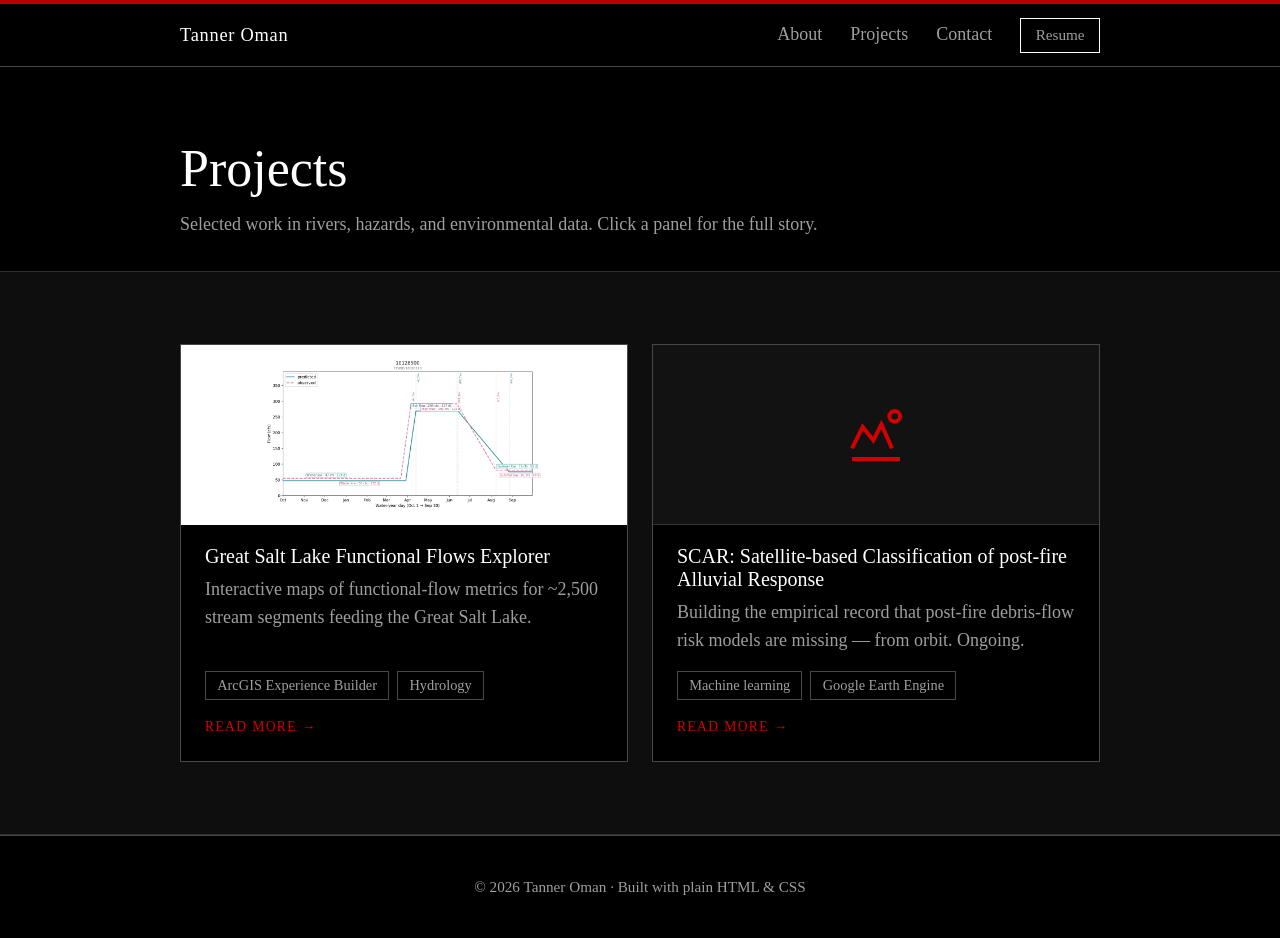
==== projects.html @ bcd8c3c3 "pages changes" ====
<!DOCTYPE html>
<html lang="en">
<head>
  <meta charset="UTF-8">
  <meta name="viewport" content="width=device-width, initial-scale=1.0">
  <title>Projects — Tanner Oman</title>
  <meta name="description" content="Projects by Tanner Oman: Great Salt Lake functional flows, satellite-based post-fire debris-flow detection, and more.">
  <link rel="stylesheet" href="style.css">
</head>
<body>

  <header class="site-header">
    <nav class="nav container">
      <a class="nav-brand" href="index.html">Tanner Oman</a>
      <button class="nav-toggle" aria-label="Toggle menu" aria-expanded="false">
        <span></span><span></span><span></span>
      </button>
      <ul class="nav-links">
        <li><a href="index.html#about">About</a></li>
        <li><a href="projects.html">Projects</a></li>
        <li><a href="index.html#contact">Contact</a></li>
        <li><a class="btn btn-small" href="assets/resume.pdf" target="_blank" rel="noopener">Resume</a></li>
      </ul>
    </nav>
  </header>

  <main>

    <section class="section page-head">
      <div class="container">
        <h1>Projects</h1>
        <p class="page-lead">Selected work in rivers, hazards, and environmental data. Click a panel for the full story.</p>
      </div>
    </section>

    <section class="section section-alt">
      <div class="container">
        <div class="panel-grid">

          <a class="panel" href="gsl-flows.html">
            <div class="panel-media panel-media--plate">
              <img src="assets/img/hydrograph_10128500.png" loading="lazy"
                   alt="Hydrograph schematic comparing predicted and observed functional flow metrics">
            </div>
            <div class="panel-body">
              <h3>Great Salt Lake Functional Flows Explorer</h3>
              <p>Interactive maps of functional-flow metrics for ~2,500 stream segments feeding the Great Salt Lake.</p>
              <ul class="tag-list">
                <li>ArcGIS Experience Builder</li>
                <li>Hydrology</li>
              </ul>
              <span class="panel-cta">Read more →</span>
            </div>
          </a>

          <a class="panel" href="scar.html">
            <div class="panel-media panel-media--icon" aria-hidden="true">
              <svg viewBox="0 0 24 24" fill="none" stroke="currentColor" stroke-width="1.5">
                <path d="M3 17l4-8 4 5 3-6 4 9"/>
                <path d="M3 21h18"/>
                <circle cx="19" cy="5" r="2"/>
              </svg>
            </div>
            <div class="panel-body">
              <h3>SCAR: Satellite-based Classification of post-fire Alluvial Response</h3>
              <p>Building the empirical record that post-fire debris-flow risk models are missing — from orbit. Ongoing.</p>
              <ul class="tag-list">
                <li>Machine learning</li>
                <li>Google Earth Engine</li>
              </ul>
              <span class="panel-cta">Read more →</span>
            </div>
          </a>

        </div>
      </div>
    </section>

  </main>

  <footer class="site-footer">
    <div class="container">
      <p>© <span id="year"></span> Tanner Oman · Built with plain HTML &amp; CSS</p>
    </div>
  </footer>

  <script src="main.js"></script>
</body>
</html>
---- style.css ----
/* ============================================================
   Tanner Oman — personal site
   Theme inspired by rayonvert.international:
   black ground, default serif type, blood-red accent (#B90000),
   zero border-radius, 1px borders, no shadows.
   ============================================================ */

:root {
  color-scheme: dark;
  --red: #B90000;
  --red-bright: #D30000;
  --text: #FFFFFF;
  --text-muted: rgba(255, 255, 255, 0.62);
  --bg: #000000;
  --bg-alt: #0E0E0E;
  --bg-panel: #121212;
  --border: rgba(255, 255, 255, 0.28);
  --border-faint: rgba(255, 255, 255, 0.14);
  --font: "Times New Roman", Times, Georgia, serif;
}

* { box-sizing: border-box; }

html { scroll-behavior: smooth; }

body {
  margin: 0;
  font-family: var(--font);
  font-size: 1.125rem;
  color: var(--text);
  background: var(--bg);
  line-height: 1.55;
}

::selection { background: var(--red); color: #fff; }

.container {
  max-width: 960px;
  margin: 0 auto;
  padding: 0 1.25rem;
}

h1, h2, h3 {
  font-weight: 400;      /* serif headings at normal weight, per the reference */
  line-height: 1.15;
}

h2 {
  font-size: 2rem;
  margin: 0 0 1.75rem;
  padding-bottom: 0.4rem;
  border-bottom: 1px solid var(--red);
  display: inline-block;
}

a { color: var(--text); }

a:hover { color: var(--red-bright); }

/* ---------- header / nav ---------- */

.site-header {
  position: sticky;
  top: 0;
  z-index: 10;
  background: var(--bg);
  border-top: 4px solid var(--red);
  border-bottom: 1px solid var(--border);
}

.nav {
  display: flex;
  align-items: center;
  justify-content: space-between;
  padding-top: 0.85rem;
  padding-bottom: 0.85rem;
}

.nav-brand {
  font-size: 1.15rem;
  letter-spacing: 0.04em;
  text-decoration: none;
  color: var(--text);
}

.nav-links {
  display: flex;
  align-items: center;
  gap: 1.75rem;
  list-style: none;
  margin: 0;
  padding: 0;
}

.nav-links a {
  text-decoration: none;
  color: var(--text-muted);
}

.nav-links a:hover { color: var(--red-bright); }

.nav-toggle {
  display: none;
  flex-direction: column;
  gap: 5px;
  background: none;
  border: none;
  cursor: pointer;
  padding: 6px;
}

.nav-toggle span {
  width: 22px;
  height: 1px;
  background: var(--text);
}

/* ---------- hero ---------- */

.hero {
  padding: 6rem 0;
  border-bottom: 1px solid var(--border-faint);
}

.hero-kicker {
  color: var(--red-bright);
  letter-spacing: 0.16em;
  text-transform: uppercase;
  font-size: 0.85rem;
  margin: 0 0 1rem;
}

.hero .container { perspective: 900px; }

.hero h1 {
  display: inline-block;
  font-size: clamp(2.75rem, 7vw, 4.25rem);
  margin: 0 0 1rem;
  animation: name-spin 8s linear infinite;
}

@keyframes name-spin {
  from { transform: rotateY(0deg); }
  to   { transform: rotateY(360deg); }
}

@media (prefers-reduced-motion: reduce) {
  .hero h1 { animation: none; }
}

.hero-links {
  display: flex;
  gap: 1.75rem;
  margin: 0 0 1.75rem;
}

.hero-links a {
  color: var(--text-muted);
  text-decoration: none;
  text-transform: uppercase;
  letter-spacing: 0.14em;
  font-size: 0.9rem;
  border-bottom: 1px solid var(--border);
  padding-bottom: 2px;
}

.hero-links a:hover {
  color: var(--red-bright);
  border-color: var(--red-bright);
}

.hero-lead {
  max-width: 40rem;
  font-size: 1.25rem;
  color: var(--text-muted);
  margin: 0 0 2.5rem;
}

.hero-actions { display: flex; gap: 0.75rem; flex-wrap: wrap; }

/* ---------- buttons ---------- */

.btn {
  display: inline-block;
  padding: 0.6rem 1.5rem;
  border-radius: 0;
  text-decoration: none;
  border: 1px solid var(--text);
  transition: background 0.15s, color 0.15s, border-color 0.15s;
}

.btn-primary {
  background: var(--text);
  color: #000;
}

.btn-primary:hover {
  background: var(--red);
  border-color: var(--red);
  color: #fff;
}

.btn-ghost {
  background: transparent;
  color: var(--text);
}

.btn-ghost:hover {
  background: var(--text);
  color: #000;
}

.btn-small { padding: 0.3rem 0.9rem; font-size: 0.95rem; }

/* ---------- sections ---------- */

.section { padding: 4.5rem 0; }

.section-alt {
  background: var(--bg-alt);
  border-top: 1px solid var(--border-faint);
  border-bottom: 1px solid var(--border-faint);
}

/* ---------- about ---------- */

.about-grid {
  display: grid;
  grid-template-columns: 3fr 2fr;
  gap: 2.5rem;
}

.about-text p:first-child { margin-top: 0; }

.about-skills h3 { margin-top: 0; }

.tag-list {
  display: flex;
  flex-wrap: wrap;
  gap: 0.5rem;
  list-style: none;
  margin: 0.75rem 0 0;
  padding: 0;
}

.tag-list li {
  border: 1px solid var(--border);
  border-radius: 0;
  color: var(--text-muted);
  padding: 0.15rem 0.7rem;
  font-size: 0.9rem;
}

/* ---------- projects ---------- */

.project {
  display: grid;
  grid-template-columns: 180px 1fr;
  gap: 0;
  background: var(--bg);
  border: 1px solid var(--border);
  border-radius: 0;
  overflow: hidden;
  margin-bottom: 2rem;
}

.project-banner {
  display: flex;
  align-items: center;
  justify-content: center;
  background: var(--bg-panel);
  border-right: 1px solid var(--border-faint);
  color: var(--red-bright);
}

.project-banner svg { width: 64px; height: 64px; }

/* image-banner variant: full-width figure plate above the text */
.project--imaged { grid-template-columns: 1fr; }

.project--imaged .project-banner {
  background: #fff;
  border-right: none;
  border-bottom: 1px solid var(--border-faint);
  padding: 1.25rem;
}

.project--imaged .project-banner img {
  display: block;
  width: 100%;
  max-height: 280px;
  object-fit: contain;
}

.project-body { padding: 1.75rem 2rem; }

.project-body h3 { margin: 0 0 0.25rem; font-size: 1.5rem; }

.project-meta {
  color: var(--text-muted);
  font-size: 0.95rem;
  margin: 0 0 0.75rem;
}

.project-links { margin-top: 1.25rem; }

.project-note {
  color: var(--text-muted);
  font-style: italic;
  font-size: 0.95rem;
}

/* ---------- contact ---------- */

.contact { text-align: center; }

.contact p { max-width: 34rem; margin: 0 auto 1.75rem; color: var(--text-muted); }

.contact-actions {
  display: flex;
  gap: 0.75rem;
  justify-content: center;
  flex-wrap: wrap;
}

/* ---------- footer ---------- */

.site-footer {
  border-top: 1px solid var(--border);
  padding: 1.5rem 0;
  text-align: center;
  color: var(--text-muted);
  font-size: 0.95rem;
}

/* ---------- projects page: panel grid ---------- */

.page-head { padding-bottom: 2rem; }

.page-head h1 {
  font-size: clamp(2.25rem, 5vw, 3.25rem);
  margin: 0 0 0.75rem;
}

.page-lead { color: var(--text-muted); max-width: 40rem; margin: 0; }

.panel-grid {
  display: grid;
  grid-template-columns: 1fr 1fr;
  gap: 1.5rem;
}

.panel {
  display: flex;
  flex-direction: column;
  background: var(--bg);
  border: 1px solid var(--border);
  text-decoration: none;
  color: var(--text);
  transition: border-color 0.15s;
}

.panel:hover { border-color: var(--red-bright); color: var(--text); }

.panel-media {
  display: flex;
  align-items: center;
  justify-content: center;
  height: 180px;
  border-bottom: 1px solid var(--border-faint);
}

.panel-media--plate { background: #fff; padding: 0.75rem; }

.panel-media--plate img {
  width: 100%;
  height: 100%;
  object-fit: contain;
}

.panel-media--icon { background: var(--bg-panel); color: var(--red-bright); }

.panel-media--icon svg { width: 64px; height: 64px; }

.panel-body { padding: 1.25rem 1.5rem 1.5rem; display: flex; flex-direction: column; flex: 1; }

.panel-body h3 { margin: 0 0 0.5rem; font-size: 1.25rem; }

.panel-body p { color: var(--text-muted); margin: 0 0 1rem; flex: 1; }

.panel-body .tag-list { margin: 0 0 1rem; }

.panel-cta {
  color: var(--red-bright);
  text-transform: uppercase;
  letter-spacing: 0.1em;
  font-size: 0.85rem;
}

.panel:hover .panel-cta { text-decoration: underline; }

.section-more { margin-top: 2rem; text-align: center; }

/* ---------- project detail pages ---------- */

.container--narrow { max-width: 760px; }

.back-link {
  display: inline-block;
  color: var(--text-muted);
  text-decoration: none;
  text-transform: uppercase;
  letter-spacing: 0.1em;
  font-size: 0.85rem;
  margin-bottom: 2rem;
}

.back-link:hover { color: var(--red-bright); }

.project-page h1 {
  font-size: clamp(1.9rem, 4.5vw, 2.75rem);
  margin: 0 0 0.5rem;
}

.project-page .project-meta { margin-bottom: 2rem; }

.project-page .tag-list { margin: 1.5rem 0; }

.figure-plate {
  margin: 0 0 2rem;
  background: #fff;
  border: 1px solid var(--border-faint);
  padding: 1rem;
}

.figure-plate img { display: block; width: 100%; }

.figure-plate figcaption {
  color: #444;
  font-size: 0.85rem;
  font-style: italic;
  padding-top: 0.75rem;
}

/* ---------- pipeline list ---------- */

.pipeline { margin: 0 0 1.5rem; padding-left: 1.4rem; }

.pipeline li { margin-bottom: 0.75rem; }

.stage-status {
  border: 1px solid var(--border);
  color: var(--text-muted);
  font-size: 0.75rem;
  text-transform: uppercase;
  letter-spacing: 0.08em;
  padding: 0.05rem 0.45rem;
  margin-left: 0.35rem;
  white-space: nowrap;
}

/* ---------- responsive ---------- */

@media (max-width: 720px) {
  .nav-toggle { display: flex; }

  .nav-links {
    display: none;
    position: absolute;
    top: 100%;
    left: 0;
    right: 0;
    flex-direction: column;
    align-items: flex-start;
    gap: 0;
    background: var(--bg);
    border-bottom: 1px solid var(--border);
    padding: 0.5rem 1.25rem 1rem;
  }

  .nav-links.open { display: flex; }

  .nav-links li { width: 100%; padding: 0.5rem 0; }

  .about-grid { grid-template-columns: 1fr; }

  .project { grid-template-columns: 1fr; }

  .project-banner {
    height: 110px;
    border-right: none;
    border-bottom: 1px solid var(--border-faint);
  }

  .project--imaged .project-banner { height: auto; }

  .panel-grid { grid-template-columns: 1fr; }
}
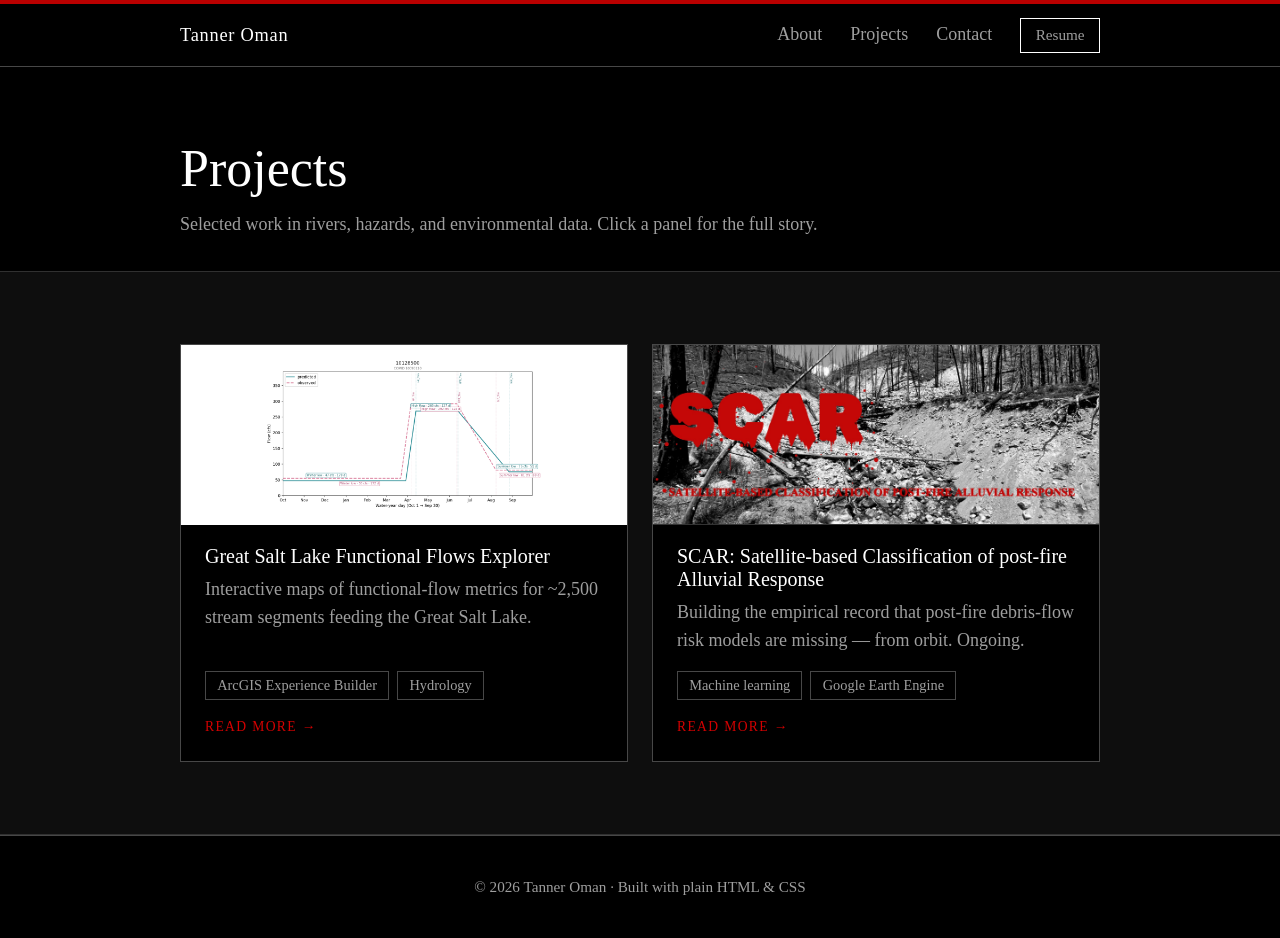
==== commit 09cdad29: "styling" ====
--- a/projects.html
+++ b/projects.html
@@ -54,12 +54,9 @@
           </a>
 
           <a class="panel" href="scar.html">
-            <div class="panel-media panel-media--icon" aria-hidden="true">
-              <svg viewBox="0 0 24 24" fill="none" stroke="currentColor" stroke-width="1.5">
-                <path d="M3 17l4-8 4 5 3-6 4 9"/>
-                <path d="M3 21h18"/>
-                <circle cx="19" cy="5" r="2"/>
-              </svg>
+            <div class="panel-media panel-media--photo">
+              <img src="assets/img/scar_banner.jpg" loading="lazy"
+                   alt="Red SCAR lettering over a black-and-white debris-flow photograph">
             </div>
             <div class="panel-body">
               <h3>SCAR: Satellite-based Classification of post-fire Alluvial Response</h3>
--- a/style.css
+++ b/style.css
@@ -401,7 +401,35 @@
 
 .section-more { margin-top: 2rem; text-align: center; }
 
+.panel-media--photo { background: var(--bg-panel); }
+
+.panel-media--photo img {
+  width: 100%;
+  height: 100%;
+  object-fit: cover;
+  object-position: left center;
+}
+
 /* ---------- project detail pages ---------- */
+
+.page-banner {
+  display: block;
+  width: 100%;
+  border: 1px solid var(--border-faint);
+  margin-bottom: 1.5rem;
+}
+
+.visually-hidden {
+  position: absolute;
+  width: 1px;
+  height: 1px;
+  margin: -1px;
+  padding: 0;
+  overflow: hidden;
+  clip: rect(0 0 0 0);
+  white-space: nowrap;
+  border: 0;
+}
 
 .container--narrow { max-width: 760px; }
 
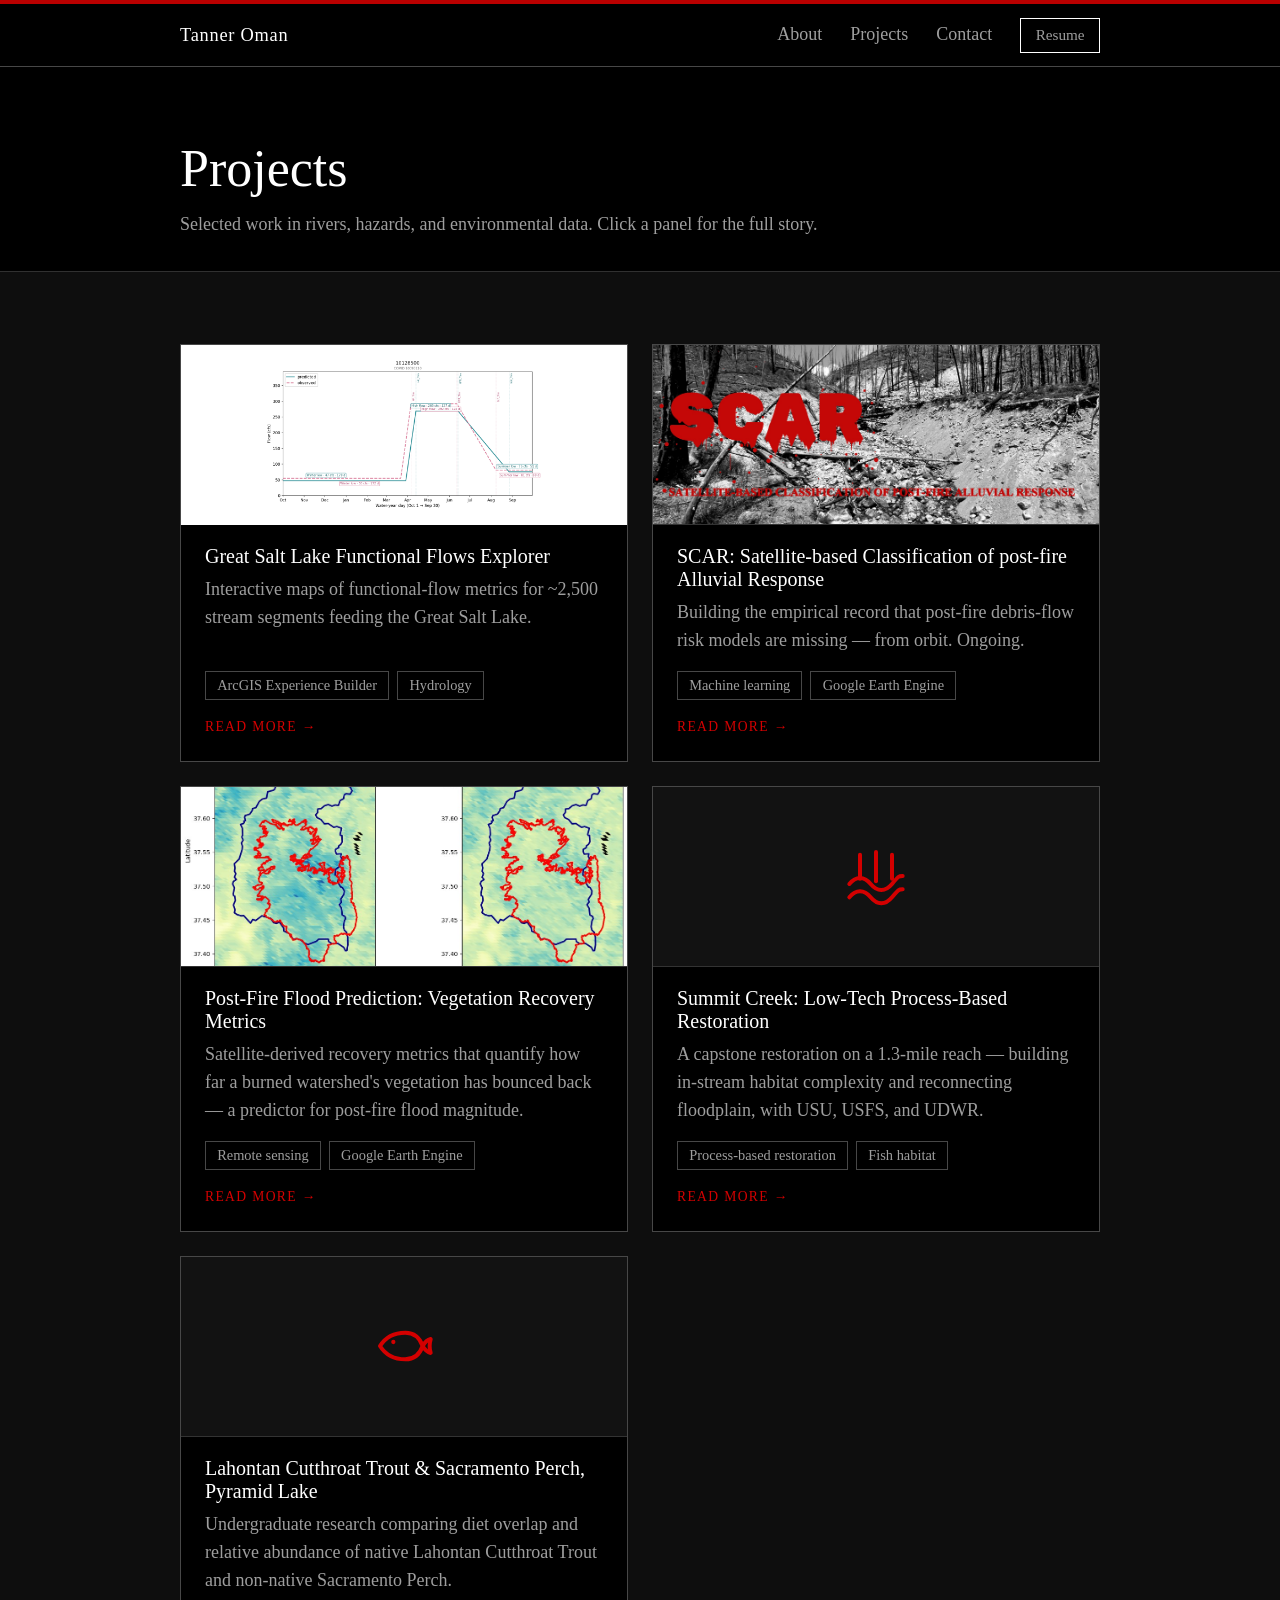
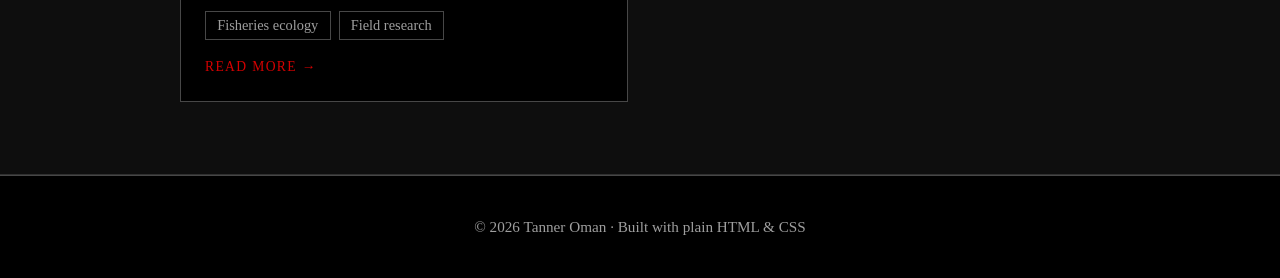
==== commit 7d4042c6: "added projects" ====
--- a/projects.html
+++ b/projects.html
@@ -69,6 +69,66 @@
             </div>
           </a>
 
+          <a class="panel" href="flood-recovery.html">
+            <div class="panel-media panel-media--photo">
+              <img src="assets/img/flood_lai.jpg" loading="lazy"
+                   alt="Before-and-after leaf area index maps showing vegetation loss inside a fire perimeter">
+            </div>
+            <div class="panel-body">
+              <h3>Post-Fire Flood Prediction: Vegetation Recovery Metrics</h3>
+              <p>Satellite-derived recovery metrics that quantify how far a burned watershed's vegetation has bounced back — a predictor for post-fire flood magnitude.</p>
+              <ul class="tag-list">
+                <li>Remote sensing</li>
+                <li>Google Earth Engine</li>
+              </ul>
+              <span class="panel-cta">Read more →</span>
+            </div>
+          </a>
+
+          <!-- EDIT: swap panel-media--icon for a field photo once you have one:
+               <div class="panel-media panel-media--photo">
+                 <img src="assets/img/YOUR_PHOTO.jpg" loading="lazy" alt="...">
+               </div> -->
+          <a class="panel" href="summit-creek.html">
+            <div class="panel-media panel-media--icon" aria-hidden="true">
+              <svg viewBox="0 0 24 24" fill="none" stroke="currentColor" stroke-width="1.5" stroke-linecap="round">
+                <path d="M2 15c2.5-3 5.5-3 8 0s5.5 3 8 0 2.5-3 4-3"/>
+                <path d="M2 20c2.5-3 5.5-3 8 0s5.5 3 8 0 2.5-3 4-3"/>
+                <path d="M6 4v9"/><path d="M12 3v11"/><path d="M18 4v9"/>
+              </svg>
+            </div>
+            <div class="panel-body">
+              <h3>Summit Creek: Low-Tech Process-Based Restoration</h3>
+              <!-- EDIT: refine this blurb -->
+              <p>A capstone restoration on a 1.3-mile reach — building in-stream habitat complexity and reconnecting floodplain, with USU, USFS, and UDWR.</p>
+              <ul class="tag-list">
+                <li>Process-based restoration</li>
+                <li>Fish habitat</li>
+              </ul>
+              <span class="panel-cta">Read more →</span>
+            </div>
+          </a>
+
+          <a class="panel" href="pyramid-lake.html">
+            <div class="panel-media panel-media--icon" aria-hidden="true">
+              <svg viewBox="0 0 24 24" fill="none" stroke="currentColor" stroke-width="1.5" stroke-linejoin="round">
+                <path d="M3 12c2-3.2 5.5-5 9.5-5 3 0 5.4 1.8 6.5 5-1.1 3.2-3.5 5-6.5 5-4 0-7.5-1.8-9.5-5Z"/>
+                <path d="M19 12c.8-1.4 2-2.4 3-2.6-.5 1.7-.5 3.5 0 5.2-1-.2-2.2-1.2-3-2.6Z"/>
+                <circle cx="8" cy="10.5" r=".8" fill="currentColor" stroke="none"/>
+              </svg>
+            </div>
+            <div class="panel-body">
+              <h3>Lahontan Cutthroat Trout &amp; Sacramento Perch, Pyramid Lake</h3>
+              <!-- EDIT: refine this blurb -->
+              <p>Undergraduate research comparing diet overlap and relative abundance of native Lahontan Cutthroat Trout and non-native Sacramento Perch.</p>
+              <ul class="tag-list">
+                <li>Fisheries ecology</li>
+                <li>Field research</li>
+              </ul>
+              <span class="panel-cta">Read more →</span>
+            </div>
+          </a>
+
         </div>
       </div>
     </section>
--- a/style.css
+++ b/style.css
@@ -469,6 +469,21 @@
   font-style: italic;
   padding-top: 0.75rem;
 }
+
+.page-subhead {
+  font-size: 1.4rem;
+  margin: 2.25rem 0 0.75rem;
+  padding-bottom: 0.3rem;
+  border-bottom: 1px solid var(--border-faint);
+  display: block;
+}
+
+.prose-list {
+  margin: 0 0 1.5rem;
+  padding-left: 1.4rem;
+}
+
+.prose-list li { margin-bottom: 0.75rem; }
 
 /* ---------- pipeline list ---------- */
 
